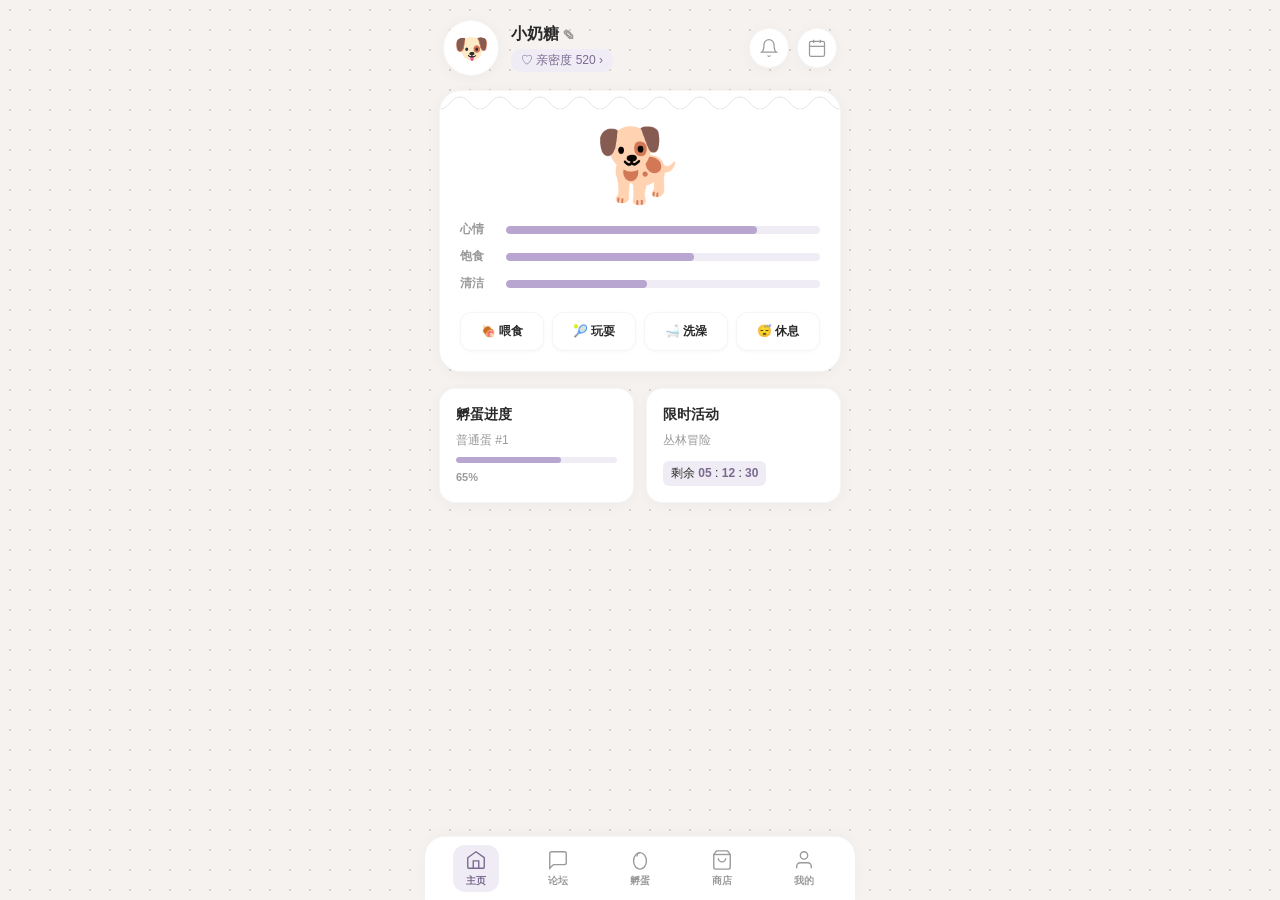
==== index.html @ 523f8383 "feat: complete redesign matching reference - dot bg, lace SVG, large radius cards, SVG icons dock" ====
<!DOCTYPE html>
<html lang="zh-CN">
<head>
<meta charset="UTF-8">
<meta name="viewport" content="width=device-width, initial-scale=1.0, maximum-scale=1.0, user-scalable=no">
<title>宠物乐园</title>
<link rel="stylesheet" href="css/base.css">
<link rel="stylesheet" href="css/home.css">
</head>
<body>

<!-- 波点背景 -->
<div class="dot-bg"></div>

<!-- 顶部信息 -->
<header class="top-section">
  <div class="avatar-area">
    <div class="avatar">
      <span class="avatar-emoji">🐶</span>
    </div>
    <div class="avatar-info">
      <span class="pet-name">小奶糖 <span class="edit-icon">✎</span></span>
      <div class="intimacy-tag">♡ 亲密度 520 ›</div>
    </div>
  </div>
  <div class="top-btns">
    <button class="top-circle-btn">
      <svg width="20" height="20" viewBox="0 0 24 24" fill="none" stroke="currentColor" stroke-width="1.5"><path d="M18 8A6 6 0 0 0 6 8c0 7-3 9-3 9h18s-3-2-3-9"/><path d="M13.73 21a2 2 0 0 1-3.46 0"/></svg>
    </button>
    <button class="top-circle-btn">
      <svg width="20" height="20" viewBox="0 0 24 24" fill="none" stroke="currentColor" stroke-width="1.5"><rect x="3" y="4" width="18" height="18" rx="2" ry="2"/><line x1="16" y1="2" x2="16" y2="6"/><line x1="8" y1="2" x2="8" y2="6"/><line x1="3" y1="10" x2="21" y2="10"/></svg>
    </button>
  </div>
</header>

<!-- 主卡片（带蒸丝装饰） -->
<section class="main-card">
  <!-- 蒸丝装饰线 -->
  <div class="lace-top">
    <svg width="100%" height="18" preserveAspectRatio="none" viewBox="0 0 400 18">
      <path d="M0,18 C10,18 10,6 20,6 C30,6 30,18 40,18 C50,18 50,6 60,6 C70,6 70,18 80,18 C90,18 90,6 100,6 C110,6 110,18 120,18 C130,18 130,6 140,6 C150,6 150,18 160,18 C170,18 170,6 180,6 C190,6 190,18 200,18 C210,18 210,6 220,6 C230,6 230,18 240,18 C250,18 250,6 260,6 C270,6 270,18 280,18 C290,18 290,6 300,6 C310,6 310,18 320,18 C330,18 330,6 340,6 C350,6 350,18 360,18 C370,18 370,6 380,6 C390,6 390,18 400,18" fill="none" stroke="#E8E0E4" stroke-width="1"/>
    </svg>
  </div>
  <div class="main-card-inner">
    <div class="pet-display">
      <div class="pet-big">🐕</div>
    </div>
    <div class="pet-status-row">
      <div class="stat-item">
        <span class="stat-label">心情</span>
        <div class="stat-bar"><div class="stat-fill" style="width:80%"></div></div>
      </div>
      <div class="stat-item">
        <span class="stat-label">饱食</span>
        <div class="stat-bar"><div class="stat-fill" style="width:60%"></div></div>
      </div>
      <div class="stat-item">
        <span class="stat-label">清洁</span>
        <div class="stat-bar"><div class="stat-fill" style="width:45%"></div></div>
      </div>
    </div>
    <div class="pet-actions">
      <button class="pet-act-btn">🍖 喂食</button>
      <button class="pet-act-btn">🎾 玩耍</button>
      <button class="pet-act-btn">🛁 洗澡</button>
      <button class="pet-act-btn">😴 休息</button>
    </div>
  </div>
</section>

<!-- 双卡片行 -->
<section class="card-row">
  <div class="info-card">
    <div class="info-card-head">
      <span class="info-title">孵蛋进度</span>
    </div>
    <span class="info-sub">普通蛋 #1</span>
    <div class="info-progress"><div class="info-progress-fill" style="width:65%"></div></div>
    <span class="info-percent">65%</span>
  </div>
  <div class="info-card">
    <div class="info-card-head">
      <span class="info-title">限时活动</span>
    </div>
    <span class="info-sub">丛林冒险</span>
    <div class="countdown">剩余 <b>05</b> : <b>12</b> : <b>30</b></div>
  </div>
</section>

<!-- 底部Dock -->
<nav class="dock">
  <a href="index.html" class="dock-item active">
    <svg width="22" height="22" viewBox="0 0 24 24" fill="none" stroke="currentColor" stroke-width="1.5"><path d="M3 9.5L12 3l9 6.5V20a1 1 0 0 1-1 1H4a1 1 0 0 1-1-1V9.5z"/><path d="M9 21V13h6v8"/></svg>
    <span>主页</span>
  </a>
  <a href="forum.html" class="dock-item">
    <svg width="22" height="22" viewBox="0 0 24 24" fill="none" stroke="currentColor" stroke-width="1.5"><path d="M21 15a2 2 0 0 1-2 2H7l-4 4V5a2 2 0 0 1 2-2h14a2 2 0 0 1 2 2v10z"/></svg>
    <span>论坛</span>
  </a>
  <a href="hatch.html" class="dock-item">
    <svg width="22" height="22" viewBox="0 0 24 24" fill="none" stroke="currentColor" stroke-width="1.5"><ellipse cx="12" cy="13" rx="7" ry="9"/><path d="M12 4 C10 4 8 6 9 8"/></svg>
    <span>孵蛋</span>
  </a>
  <a href="shop.html" class="dock-item">
    <svg width="22" height="22" viewBox="0 0 24 24" fill="none" stroke="currentColor" stroke-width="1.5"><path d="M6 2L3 6v14a2 2 0 0 0 2 2h14a2 2 0 0 0 2-2V6l-3-4z"/><line x1="3" y1="6" x2="21" y2="6"/><path d="M16 10a4 4 0 0 1-8 0"/></svg>
    <span>商店</span>
  </a>
  <a href="mine.html" class="dock-item">
    <svg width="22" height="22" viewBox="0 0 24 24" fill="none" stroke="currentColor" stroke-width="1.5"><path d="M20 21v-2a4 4 0 0 0-4-4H8a4 4 0 0 0-4 4v2"/><circle cx="12" cy="7" r="4"/></svg>
    <span>我的</span>
  </a>
</nav>

<script src="js/theme.js"></script>
</body>
</html>
---- css/base.css ----
/* === 宠物乐园 - 基础 === */

:root {
  --bg: #F5F2F0;
  --dot-color: #D8D2CC;
  --card-bg: #FFFFFF;
  --card-border: rgba(0,0,0,0.04);
  --card-shadow: 0 2px 16px rgba(0,0,0,0.04);
  --card-radius: 22px;
  --text: #2A2A2A;
  --text-sub: #9A9A9A;
  --accent: #B8A5D0;
  --accent-light: #F0ECF5;
  --accent-dark: #7A6A90;
  --bar-bg: #F0ECF5;
  --bar-fill: #B8A5D0;
  --lace-color: #E8E0E4;
  --dock-active: #B8A5D0;
}

* { margin: 0; padding: 0; box-sizing: border-box; }

body {
  min-height: 100vh;
  min-height: 100dvh;
  background: var(--bg);
  font-family: -apple-system, 'PingFang SC', 'Noto Sans SC', sans-serif;
  color: var(--text);
  max-width: 430px;
  margin: 0 auto;
  position: relative;
  overflow-x: hidden;
  -webkit-font-smoothing: antialiased;
  padding-bottom: max(80px, calc(env(safe-area-inset-bottom) + 72px));
}

/* === 波点背景 === */
.dot-bg {
  position: fixed;
  inset: 0;
  background-color: var(--bg);
  background-image: radial-gradient(circle, var(--dot-color) 1.5px, transparent 1.5px);
  background-size: 20px 20px;
  pointer-events: none;
  z-index: 0;
}

/* === 卡片通用 === */
.card {
  background: var(--card-bg);
  border: 1px solid var(--card-border);
  border-radius: var(--card-radius);
  box-shadow: var(--card-shadow);
}

/* === 底部Dock === */
.dock {
  position: fixed;
  bottom: 0;
  left: 50%;
  transform: translateX(-50%);
  width: 100%;
  max-width: 430px;
  background: var(--card-bg);
  border-top: 1px solid var(--card-border);
  padding: 8px 10px;
  padding-bottom: max(8px, env(safe-area-inset-bottom));
  display: flex;
  align-items: center;
  justify-content: space-around;
  z-index: 100;
  border-radius: 20px 20px 0 0;
  box-shadow: 0 -2px 16px rgba(0,0,0,0.03);
}

.dock-item {
  display: flex;
  flex-direction: column;
  align-items: center;
  gap: 3px;
  text-decoration: none;
  color: var(--text-sub);
  transition: color 0.2s;
  padding: 4px 12px;
  border-radius: 12px;
}

.dock-item.active {
  color: var(--accent-dark);
  background: var(--accent-light);
}

.dock-item svg { display: block; }
.dock-item.active svg { stroke: var(--accent-dark); }
.dock-item span { font-size: 10px; font-weight: 600; }
---- css/home.css ----
/* === 主页 === */

/* 顶部信息 */
.top-section {
  position: relative;
  z-index: 1;
  display: flex;
  align-items: center;
  justify-content: space-between;
  padding: 20px 18px 14px;
}

.avatar-area {
  display: flex;
  align-items: center;
  gap: 12px;
}

.avatar {
  width: 56px;
  height: 56px;
  border-radius: 50%;
  background: var(--card-bg);
  border: 1px solid var(--card-border);
  box-shadow: var(--card-shadow);
  display: flex;
  align-items: center;
  justify-content: center;
}

.avatar-emoji { font-size: 28px; }

.avatar-info {
  display: flex;
  flex-direction: column;
  gap: 4px;
}

.pet-name {
  font-size: 16px;
  font-weight: 700;
  color: var(--text);
}

.edit-icon {
  font-size: 12px;
  color: var(--text-sub);
}

.intimacy-tag {
  display: inline-flex;
  align-items: center;
  gap: 4px;
  font-size: 12px;
  color: var(--accent-dark);
  background: var(--accent-light);
  padding: 3px 10px;
  border-radius: 10px;
  font-weight: 500;
}

.top-btns {
  display: flex;
  gap: 8px;
}

.top-circle-btn {
  width: 40px;
  height: 40px;
  border-radius: 50%;
  border: 1px solid var(--card-border);
  background: var(--card-bg);
  box-shadow: var(--card-shadow);
  display: flex;
  align-items: center;
  justify-content: center;
  cursor: pointer;
  color: var(--text-sub);
  transition: all 0.2s;
}

.top-circle-btn:active { transform: scale(0.92); }

/* 主卡片 */
.main-card {
  position: relative;
  z-index: 1;
  margin: 0 14px 16px;
  background: var(--card-bg);
  border: 1px solid var(--card-border);
  border-radius: var(--card-radius);
  box-shadow: var(--card-shadow);
  overflow: hidden;
}

.lace-top {
  display: block;
  line-height: 0;
}

.lace-top svg {
  display: block;
  width: 100%;
  height: 18px;
}

.main-card-inner {
  padding: 20px;
}

.pet-display {
  display: flex;
  justify-content: center;
  margin-bottom: 20px;
}

.pet-big {
  font-size: 72px;
  line-height: 1;
}

/* 状态条 */
.pet-status-row {
  display: flex;
  flex-direction: column;
  gap: 10px;
  margin-bottom: 20px;
}

.stat-item {
  display: flex;
  align-items: center;
  gap: 10px;
}

.stat-label {
  font-size: 12px;
  font-weight: 600;
  color: var(--text-sub);
  width: 36px;
}

.stat-bar {
  flex: 1;
  height: 8px;
  background: var(--bar-bg);
  border-radius: 4px;
  overflow: hidden;
}

.stat-fill {
  height: 100%;
  background: var(--bar-fill);
  border-radius: 4px;
  transition: width 0.4s;
}

/* 互动按钮 */
.pet-actions {
  display: grid;
  grid-template-columns: repeat(4, 1fr);
  gap: 8px;
}

.pet-act-btn {
  padding: 10px 4px;
  border: 1px solid var(--card-border);
  border-radius: 12px;
  background: var(--card-bg);
  font-size: 12px;
  font-weight: 600;
  color: var(--text);
  font-family: inherit;
  cursor: pointer;
  transition: all 0.2s;
  box-shadow: 0 1px 4px rgba(0,0,0,0.03);
}

.pet-act-btn:active {
  transform: scale(0.93);
  background: var(--accent-light);
}

/* 双卡片行 */
.card-row {
  position: relative;
  z-index: 1;
  display: grid;
  grid-template-columns: 1fr 1fr;
  gap: 12px;
  padding: 0 14px;
  margin-bottom: 16px;
}

.info-card {
  background: var(--card-bg);
  border: 1px solid var(--card-border);
  border-radius: 16px;
  padding: 16px;
  box-shadow: var(--card-shadow);
}

.info-card-head {
  margin-bottom: 8px;
}

.info-title {
  font-size: 14px;
  font-weight: 700;
  color: var(--text);
}

.info-sub {
  font-size: 12px;
  color: var(--text-sub);
  display: block;
  margin-bottom: 8px;
}

.info-progress {
  height: 6px;
  background: var(--bar-bg);
  border-radius: 3px;
  overflow: hidden;
  margin-bottom: 4px;
}

.info-progress-fill {
  height: 100%;
  background: var(--bar-fill);
  border-radius: 3px;
}

.info-percent {
  font-size: 11px;
  color: var(--text-sub);
  font-weight: 600;
}

.countdown {
  font-size: 12px;
  color: var(--text);
  background: var(--accent-light);
  padding: 4px 8px;
  border-radius: 6px;
  display: inline-block;
  margin-top: 4px;
}

.countdown b {
  font-weight: 700;
  color: var(--accent-dark);
}
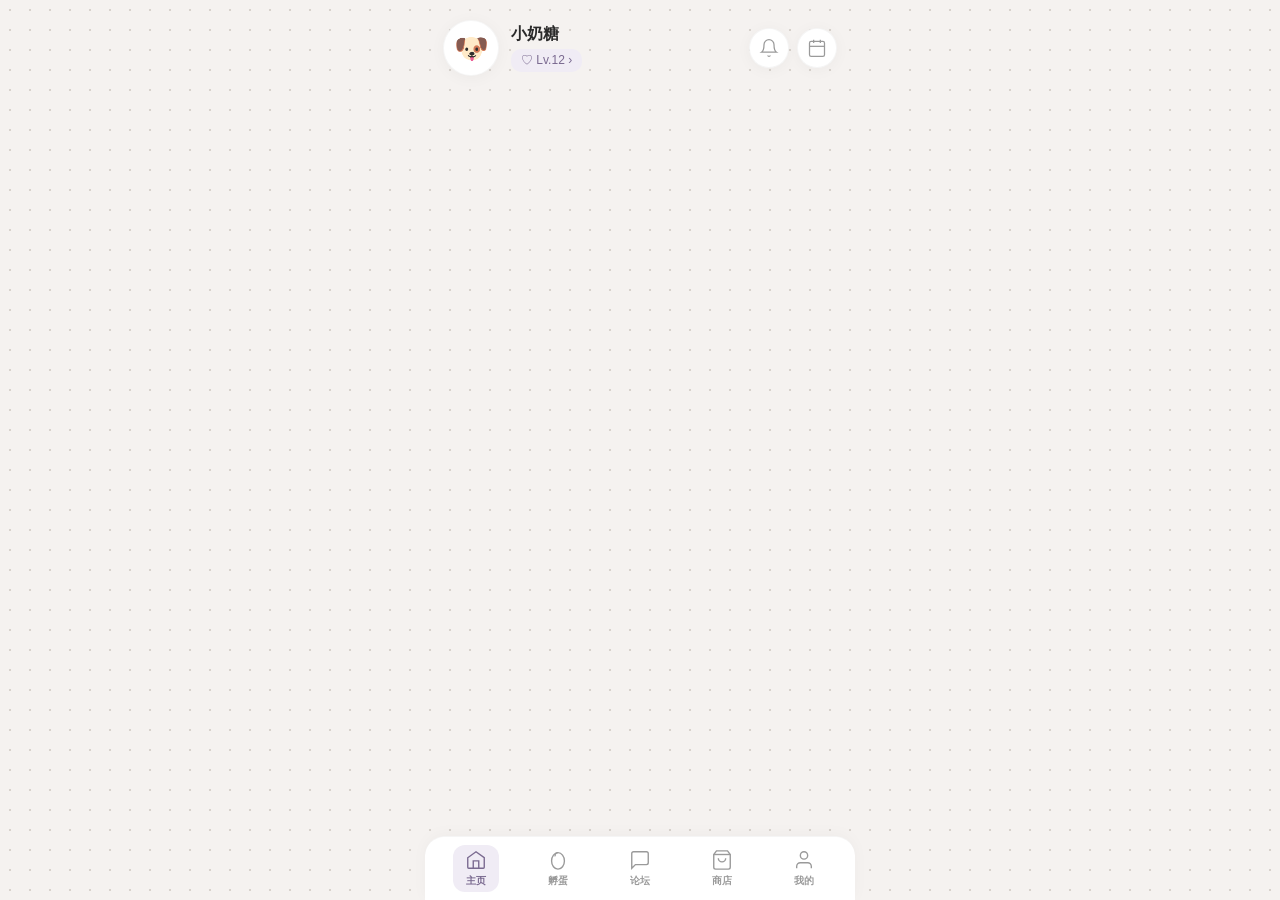
==== commit b73be3d5: "fix: pet card only shows pet, actions and stats are separate sections below" ====
--- a/index.html
+++ b/index.html
@@ -12,15 +12,15 @@
 <!-- 波点背景 -->
 <div class="dot-bg"></div>
 
-<!-- 顶部信息 -->
+<!-- 顶部 -->
 <header class="top-section">
   <div class="avatar-area">
     <div class="avatar">
       <span class="avatar-emoji">🐶</span>
     </div>
     <div class="avatar-info">
-      <span class="pet-name">小奶糖 <span class="edit-icon">✎</span></span>
-      <div class="intimacy-tag">♡ 亲密度 520 ›</div>
+      <span class="pet-name">小奶糖</span>
+      <div class="intimacy-tag">♡ Lv.12 ›</div>
     </div>
   </div>
   <div class="top-btns">
@@ -28,62 +28,60 @@
       <svg width="20" height="20" viewBox="0 0 24 24" fill="none" stroke="currentColor" stroke-width="1.5"><path d="M18 8A6 6 0 0 0 6 8c0 7-3 9-3 9h18s-3-2-3-9"/><path d="M13.73 21a2 2 0 0 1-3.46 0"/></svg>
     </button>
     <button class="top-circle-btn">
-      <svg width="20" height="20" viewBox="0 0 24 24" fill="none" stroke="currentColor" stroke-width="1.5"><rect x="3" y="4" width="18" height="18" rx="2" ry="2"/><line x1="16" y1="2" x2="16" y2="6"/><line x1="8" y1="2" x2="8" y2="6"/><line x1="3" y1="10" x2="21" y2="10"/></svg>
+      <svg width="20" height="20" viewBox="0 0 24 24" fill="none" stroke="currentColor" stroke-width="1.5"><rect x="3" y="4" width="18" height="18" rx="2"/><line x1="16" y1="2" x2="16" y2="6"/><line x1="8" y1="2" x2="8" y2="6"/><line x1="3" y1="10" x2="21" y2="10"/></svg>
     </button>
   </div>
 </header>
 
-<!-- 主卡片（带蒸丝装饰） -->
-<section class="main-card">
-  <!-- 蒸丝装饰线 -->
-  <div class="lace-top">
-    <svg width="100%" height="18" preserveAspectRatio="none" viewBox="0 0 400 18">
-      <path d="M0,18 C10,18 10,6 20,6 C30,6 30,18 40,18 C50,18 50,6 60,6 C70,6 70,18 80,18 C90,18 90,6 100,6 C110,6 110,18 120,18 C130,18 130,6 140,6 C150,6 150,18 160,18 C170,18 170,6 180,6 C190,6 190,18 200,18 C210,18 210,6 220,6 C230,6 230,18 240,18 C250,18 250,6 260,6 C270,6 270,18 280,18 C290,18 290,6 300,6 C310,6 310,18 320,18 C330,18 330,6 340,6 C350,6 350,18 360,18 C370,18 370,6 380,6 C390,6 390,18 400,18" fill="none" stroke="#E8E0E4" stroke-width="1"/>
+<!-- 宠物卡片（只放宠物） -->
+<section class="pet-card">
+  <div class="pet-card-lace">
+    <svg width="100%" height="20" preserveAspectRatio="none" viewBox="0 0 400 20">
+      <path d="M0,20 C8,20 12,4 20,4 C28,4 32,20 40,20 C48,20 52,4 60,4 C68,4 72,20 80,20 C88,20 92,4 100,4 C108,4 112,20 120,20 C128,20 132,4 140,4 C148,4 152,20 160,20 C168,20 172,4 180,4 C188,4 192,20 200,20 C208,20 212,4 220,4 C228,4 232,20 240,20 C248,20 252,4 260,4 C268,4 272,20 280,20 C288,20 292,4 300,4 C308,4 312,20 320,20 C328,20 332,4 340,4 C348,4 352,20 360,20 C368,20 372,4 380,4 C388,4 392,20 400,20" fill="none" stroke="#DADADA" stroke-width="1.2"/>
     </svg>
   </div>
-  <div class="main-card-inner">
-    <div class="pet-display">
-      <div class="pet-big">🐕</div>
-    </div>
-    <div class="pet-status-row">
-      <div class="stat-item">
-        <span class="stat-label">心情</span>
-        <div class="stat-bar"><div class="stat-fill" style="width:80%"></div></div>
-      </div>
-      <div class="stat-item">
-        <span class="stat-label">饱食</span>
-        <div class="stat-bar"><div class="stat-fill" style="width:60%"></div></div>
-      </div>
-      <div class="stat-item">
-        <span class="stat-label">清洁</span>
-        <div class="stat-bar"><div class="stat-fill" style="width:45%"></div></div>
-      </div>
-    </div>
-    <div class="pet-actions">
-      <button class="pet-act-btn">🍖 喂食</button>
-      <button class="pet-act-btn">🎾 玩耍</button>
-      <button class="pet-act-btn">🛁 洗澡</button>
-      <button class="pet-act-btn">😴 休息</button>
-    </div>
+  <div class="pet-card-body">
+    <div class="pet-big">🐶</div>
   </div>
 </section>
 
-<!-- 双卡片行 -->
-<section class="card-row">
-  <div class="info-card">
-    <div class="info-card-head">
-      <span class="info-title">孵蛋进度</span>
-    </div>
-    <span class="info-sub">普通蛋 #1</span>
-    <div class="info-progress"><div class="info-progress-fill" style="width:65%"></div></div>
-    <span class="info-percent">65%</span>
+<!-- 操作按钮（卡片下方） -->
+<section class="action-row">
+  <button class="action-card">
+    <span class="action-icon">⬆️</span>
+    <span class="action-label">升级</span>
+  </button>
+  <button class="action-card">
+    <span class="action-icon">👋</span>
+    <span class="action-label">抚摸</span>
+  </button>
+  <button class="action-card">
+    <span class="action-icon">🚶</span>
+    <span class="action-label">跟随</span>
+  </button>
+</section>
+
+<!-- 数值条（按钮下方） -->
+<section class="stat-section">
+  <div class="stat-item">
+    <span class="stat-label">战力</span>
+    <div class="stat-bar"><div class="stat-fill dark" style="width:72%"></div></div>
+    <span class="stat-val">360</span>
   </div>
-  <div class="info-card">
-    <div class="info-card-head">
-      <span class="info-title">限时活动</span>
-    </div>
-    <span class="info-sub">丛林冒险</span>
-    <div class="countdown">剩余 <b>05</b> : <b>12</b> : <b>30</b></div>
+  <div class="stat-item">
+    <span class="stat-label">心情</span>
+    <div class="stat-bar"><div class="stat-fill purple" style="width:85%"></div></div>
+    <span class="stat-val">85</span>
+  </div>
+  <div class="stat-item">
+    <span class="stat-label">饱食</span>
+    <div class="stat-bar"><div class="stat-fill purple" style="width:60%"></div></div>
+    <span class="stat-val">60</span>
+  </div>
+  <div class="stat-item">
+    <span class="stat-label">清洁</span>
+    <div class="stat-bar"><div class="stat-fill dark" style="width:45%"></div></div>
+    <span class="stat-val">45</span>
   </div>
 </section>
 
@@ -93,13 +91,13 @@
     <svg width="22" height="22" viewBox="0 0 24 24" fill="none" stroke="currentColor" stroke-width="1.5"><path d="M3 9.5L12 3l9 6.5V20a1 1 0 0 1-1 1H4a1 1 0 0 1-1-1V9.5z"/><path d="M9 21V13h6v8"/></svg>
     <span>主页</span>
   </a>
+  <a href="hatch.html" class="dock-item">
+    <svg width="22" height="22" viewBox="0 0 24 24" fill="none" stroke="currentColor" stroke-width="1.5"><ellipse cx="12" cy="13" rx="7" ry="9"/><path d="M12 4 C10 4 8 6 9 8"/></svg>
+    <span>孵蛋</span>
+  </a>
   <a href="forum.html" class="dock-item">
     <svg width="22" height="22" viewBox="0 0 24 24" fill="none" stroke="currentColor" stroke-width="1.5"><path d="M21 15a2 2 0 0 1-2 2H7l-4 4V5a2 2 0 0 1 2-2h14a2 2 0 0 1 2 2v10z"/></svg>
     <span>论坛</span>
-  </a>
-  <a href="hatch.html" class="dock-item">
-    <svg width="22" height="22" viewBox="0 0 24 24" fill="none" stroke="currentColor" stroke-width="1.5"><ellipse cx="12" cy="13" rx="7" ry="9"/><path d="M12 4 C10 4 8 6 9 8"/></svg>
-    <span>孵蛋</span>
   </a>
   <a href="shop.html" class="dock-item">
     <svg width="22" height="22" viewBox="0 0 24 24" fill="none" stroke="currentColor" stroke-width="1.5"><path d="M6 2L3 6v14a2 2 0 0 0 2 2h14a2 2 0 0 0 2-2V6l-3-4z"/><line x1="3" y1="6" x2="21" y2="6"/><path d="M16 10a4 4 0 0 1-8 0"/></svg>
@@ -113,4 +111,4 @@
 
 <script src="js/theme.js"></script>
 </body>
-</html>+</html>
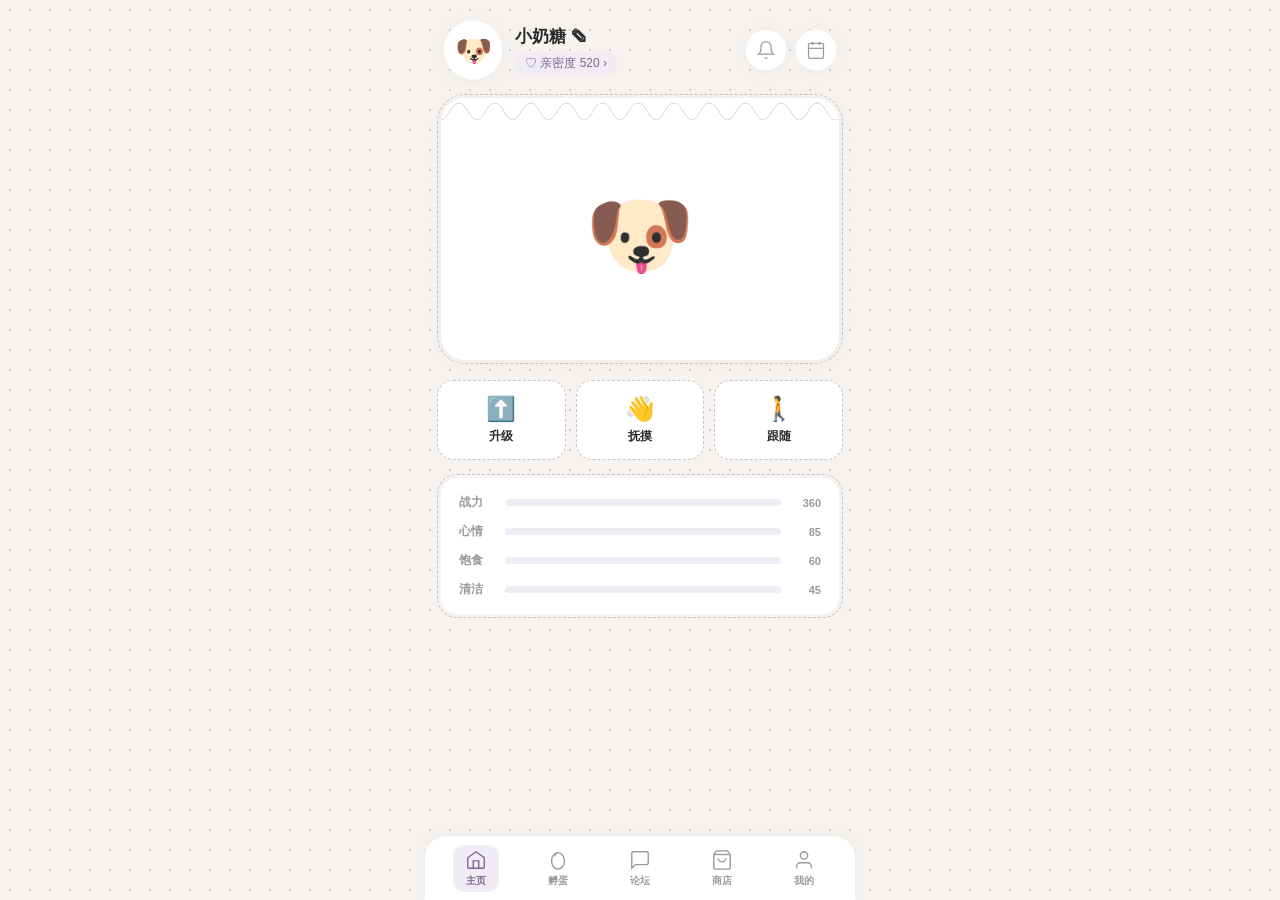
==== commit c1eef669: "feat: redesign home - outer dashed card, wave lace, clean structure" ====
--- a/index.html
+++ b/index.html
@@ -19,8 +19,8 @@
       <span class="avatar-emoji">🐶</span>
     </div>
     <div class="avatar-info">
-      <span class="pet-name">小奶糖</span>
-      <div class="intimacy-tag">♡ Lv.12 ›</div>
+      <span class="pet-name">小奶糖 ✎</span>
+      <div class="intimacy-tag">♡ 亲密度 520 ›</div>
     </div>
   </div>
   <div class="top-btns">
@@ -33,19 +33,21 @@
   </div>
 </header>
 
-<!-- 宠物卡片（只放宠物） -->
-<section class="pet-card">
-  <div class="pet-card-lace">
-    <svg width="100%" height="20" preserveAspectRatio="none" viewBox="0 0 400 20">
-      <path d="M0,20 C8,20 12,4 20,4 C28,4 32,20 40,20 C48,20 52,4 60,4 C68,4 72,20 80,20 C88,20 92,4 100,4 C108,4 112,20 120,20 C128,20 132,4 140,4 C148,4 152,20 160,20 C168,20 172,4 180,4 C188,4 192,20 200,20 C208,20 212,4 220,4 C228,4 232,20 240,20 C248,20 252,4 260,4 C268,4 272,20 280,20 C288,20 292,4 300,4 C308,4 312,20 320,20 C328,20 332,4 340,4 C348,4 352,20 360,20 C368,20 372,4 380,4 C388,4 392,20 400,20" fill="none" stroke="#DADADA" stroke-width="1.2"/>
-    </svg>
-  </div>
-  <div class="pet-card-body">
-    <div class="pet-big">🐶</div>
+<!-- 宠物展示（外层虚线圆角大卡片） -->
+<section class="outer-card">
+  <div class="outer-card-inner">
+    <div class="pet-card-lace">
+      <svg width="100%" height="22" preserveAspectRatio="none" viewBox="0 0 400 22">
+        <path d="M0,22 C7,22 10,5 18,5 C26,5 29,22 36,22 C43,22 46,5 54,5 C62,5 65,22 72,22 C79,22 82,5 90,5 C98,5 101,22 108,22 C115,22 118,5 126,5 C134,5 137,22 144,22 C151,22 154,5 162,5 C170,5 173,22 180,22 C187,22 190,5 198,5 C206,5 209,22 216,22 C223,22 226,5 234,5 C242,5 245,22 252,22 C259,22 262,5 270,5 C278,5 281,22 288,22 C295,22 298,5 306,5 C314,5 317,22 324,22 C331,22 334,5 342,5 C350,5 353,22 360,22 C367,22 370,5 378,5 C386,5 389,22 396,22 L400,22" fill="none" stroke="#D8D0DC" stroke-width="1"/>
+      </svg>
+    </div>
+    <div class="pet-card-body">
+      <div class="pet-big">🐶</div>
+    </div>
   </div>
 </section>
 
-<!-- 操作按钮（卡片下方） -->
+<!-- 操作按钮 -->
 <section class="action-row">
   <button class="action-card">
     <span class="action-icon">⬆️</span>
@@ -61,27 +63,29 @@
   </button>
 </section>
 
-<!-- 数值条（按钮下方） -->
+<!-- 数值条 -->
 <section class="stat-section">
-  <div class="stat-item">
-    <span class="stat-label">战力</span>
-    <div class="stat-bar"><div class="stat-fill dark" style="width:72%"></div></div>
-    <span class="stat-val">360</span>
-  </div>
-  <div class="stat-item">
-    <span class="stat-label">心情</span>
-    <div class="stat-bar"><div class="stat-fill purple" style="width:85%"></div></div>
-    <span class="stat-val">85</span>
-  </div>
-  <div class="stat-item">
-    <span class="stat-label">饱食</span>
-    <div class="stat-bar"><div class="stat-fill purple" style="width:60%"></div></div>
-    <span class="stat-val">60</span>
-  </div>
-  <div class="stat-item">
-    <span class="stat-label">清洁</span>
-    <div class="stat-bar"><div class="stat-fill dark" style="width:45%"></div></div>
-    <span class="stat-val">45</span>
+  <div class="stat-section-inner">
+    <div class="stat-item">
+      <span class="stat-label">战力</span>
+      <div class="stat-bar"><div class="stat-fill dark" style="width:72%"></div></div>
+      <span class="stat-val">360</span>
+    </div>
+    <div class="stat-item">
+      <span class="stat-label">心情</span>
+      <div class="stat-bar"><div class="stat-fill purple" style="width:85%"></div></div>
+      <span class="stat-val">85</span>
+    </div>
+    <div class="stat-item">
+      <span class="stat-label">饱食</span>
+      <div class="stat-bar"><div class="stat-fill purple" style="width:60%"></div></div>
+      <span class="stat-val">60</span>
+    </div>
+    <div class="stat-item">
+      <span class="stat-label">清洁</span>
+      <div class="stat-bar"><div class="stat-fill dark" style="width:45%"></div></div>
+      <span class="stat-val">45</span>
+    </div>
   </div>
 </section>
 
--- a/css/home.css
+++ b/css/home.css
@@ -1,6 +1,6 @@
 /* === 主页 === */
 
-/* 顶部信息 */
+/* 顶部 */
 .top-section {
   position: relative;
   z-index: 1;
@@ -17,8 +17,8 @@
 }
 
 .avatar {
-  width: 56px;
-  height: 56px;
+  width: 60px;
+  height: 60px;
   border-radius: 50%;
   background: var(--card-bg);
   border: 1px solid var(--card-border);
@@ -28,7 +28,7 @@
   justify-content: center;
 }
 
-.avatar-emoji { font-size: 28px; }
+.avatar-emoji { font-size: 30px; }
 
 .avatar-info {
   display: flex;
@@ -37,14 +37,9 @@
 }
 
 .pet-name {
-  font-size: 16px;
+  font-size: 17px;
   font-weight: 700;
   color: var(--text);
-}
-
-.edit-icon {
-  font-size: 12px;
-  color: var(--text-sub);
 }
 
 .intimacy-tag {
@@ -65,8 +60,8 @@
 }
 
 .top-circle-btn {
-  width: 40px;
-  height: 40px;
+  width: 42px;
+  height: 42px;
   border-radius: 50%;
   border: 1px solid var(--card-border);
   background: var(--card-bg);
@@ -81,50 +76,106 @@
 
 .top-circle-btn:active { transform: scale(0.92); }
 
-/* 主卡片 */
-.main-card {
-  position: relative;
-  z-index: 1;
-  margin: 0 14px 16px;
-  background: var(--card-bg);
-  border: 1px solid var(--card-border);
-  border-radius: var(--card-radius);
+/* === 外层大圆角虚线卡片 === */
+.outer-card {
+  position: relative;
+  z-index: 1;
+  margin: 0 12px 16px;
+  padding: 3px;
+  border: 1.5px dashed #C8C0CC;
+  border-radius: 28px;
+  background: transparent;
+}
+
+.outer-card-inner {
+  background: var(--card-bg);
+  border-radius: 24px;
+  overflow: hidden;
   box-shadow: var(--card-shadow);
-  overflow: hidden;
-}
-
-.lace-top {
+}
+
+/* === 宠物展示区（大卡片内顶部） === */
+.pet-card-lace {
   display: block;
   line-height: 0;
 }
 
-.lace-top svg {
+.pet-card-lace svg {
   display: block;
   width: 100%;
-  height: 18px;
-}
-
-.main-card-inner {
-  padding: 20px;
-}
-
-.pet-display {
+  height: 22px;
+}
+
+.pet-card-body {
   display: flex;
   justify-content: center;
-  margin-bottom: 20px;
+  align-items: center;
+  padding: 50px 20px 60px;
+  min-height: 240px;
 }
 
 .pet-big {
-  font-size: 72px;
+  font-size: 88px;
   line-height: 1;
 }
 
-/* 状态条 */
-.pet-status-row {
+/* === 操作按钮区 === */
+.action-row {
+  position: relative;
+  z-index: 1;
+  display: grid;
+  grid-template-columns: repeat(3, 1fr);
+  gap: 10px;
+  margin: 0 12px 14px;
+}
+
+.action-card {
+  padding: 14px 8px;
+  border: 1.5px dashed #C8C0CC;
+  border-radius: 16px;
+  background: var(--card-bg);
   display: flex;
   flex-direction: column;
-  gap: 10px;
-  margin-bottom: 20px;
+  align-items: center;
+  gap: 5px;
+  cursor: pointer;
+  transition: all 0.2s;
+  font-family: inherit;
+}
+
+.action-card:active {
+  transform: scale(0.94);
+  background: var(--accent-light);
+}
+
+.action-icon {
+  font-size: 24px;
+}
+
+.action-label {
+  font-size: 12px;
+  font-weight: 700;
+  color: var(--text);
+}
+
+/* === 数值条区 === */
+.stat-section {
+  position: relative;
+  z-index: 1;
+  margin: 0 12px 20px;
+  padding: 3px;
+  border: 1.5px dashed #C8C0CC;
+  border-radius: 20px;
+  background: transparent;
+}
+
+.stat-section-inner {
+  background: var(--card-bg);
+  border-radius: 16px;
+  padding: 16px 18px;
+  display: flex;
+  flex-direction: column;
+  gap: 12px;
 }
 
 .stat-item {
@@ -142,7 +193,7 @@
 
 .stat-bar {
   flex: 1;
-  height: 8px;
+  height: 7px;
   background: var(--bar-bg);
   border-radius: 4px;
   overflow: hidden;
@@ -150,104 +201,22 @@
 
 .stat-fill {
   height: 100%;
-  background: var(--bar-fill);
   border-radius: 4px;
   transition: width 0.4s;
 }
 
-/* 互动按钮 */
-.pet-actions {
-  display: grid;
-  grid-template-columns: repeat(4, 1fr);
-  gap: 8px;
-}
-
-.pet-act-btn {
-  padding: 10px 4px;
-  border: 1px solid var(--card-border);
-  border-radius: 12px;
-  background: var(--card-bg);
-  font-size: 12px;
-  font-weight: 600;
-  color: var(--text);
-  font-family: inherit;
-  cursor: pointer;
-  transition: all 0.2s;
-  box-shadow: 0 1px 4px rgba(0,0,0,0.03);
-}
-
-.pet-act-btn:active {
-  transform: scale(0.93);
-  background: var(--accent-light);
-}
-
-/* 双卡片行 */
-.card-row {
-  position: relative;
-  z-index: 1;
-  display: grid;
-  grid-template-columns: 1fr 1fr;
-  gap: 12px;
-  padding: 0 14px;
-  margin-bottom: 16px;
-}
-
-.info-card {
-  background: var(--card-bg);
-  border: 1px solid var(--card-border);
-  border-radius: 16px;
-  padding: 16px;
-  box-shadow: var(--card-shadow);
-}
-
-.info-card-head {
-  margin-bottom: 8px;
-}
-
-.info-title {
-  font-size: 14px;
-  font-weight: 700;
-  color: var(--text);
-}
-
-.info-sub {
-  font-size: 12px;
-  color: var(--text-sub);
-  display: block;
-  margin-bottom: 8px;
-}
-
-.info-progress {
-  height: 6px;
-  background: var(--bar-bg);
-  border-radius: 3px;
-  overflow: hidden;
-  margin-bottom: 4px;
-}
-
-.info-progress-fill {
-  height: 100%;
-  background: var(--bar-fill);
-  border-radius: 3px;
-}
-
-.info-percent {
+.stat-fill.purple {
+  background: var(--bar-purple);
+}
+
+.stat-fill.dark {
+  background: var(--bar-black);
+}
+
+.stat-val {
   font-size: 11px;
   color: var(--text-sub);
   font-weight: 600;
-}
-
-.countdown {
-  font-size: 12px;
-  color: var(--text);
-  background: var(--accent-light);
-  padding: 4px 8px;
-  border-radius: 6px;
-  display: inline-block;
-  margin-top: 4px;
-}
-
-.countdown b {
-  font-weight: 700;
-  color: var(--accent-dark);
-}
+  width: 30px;
+  text-align: right;
+}
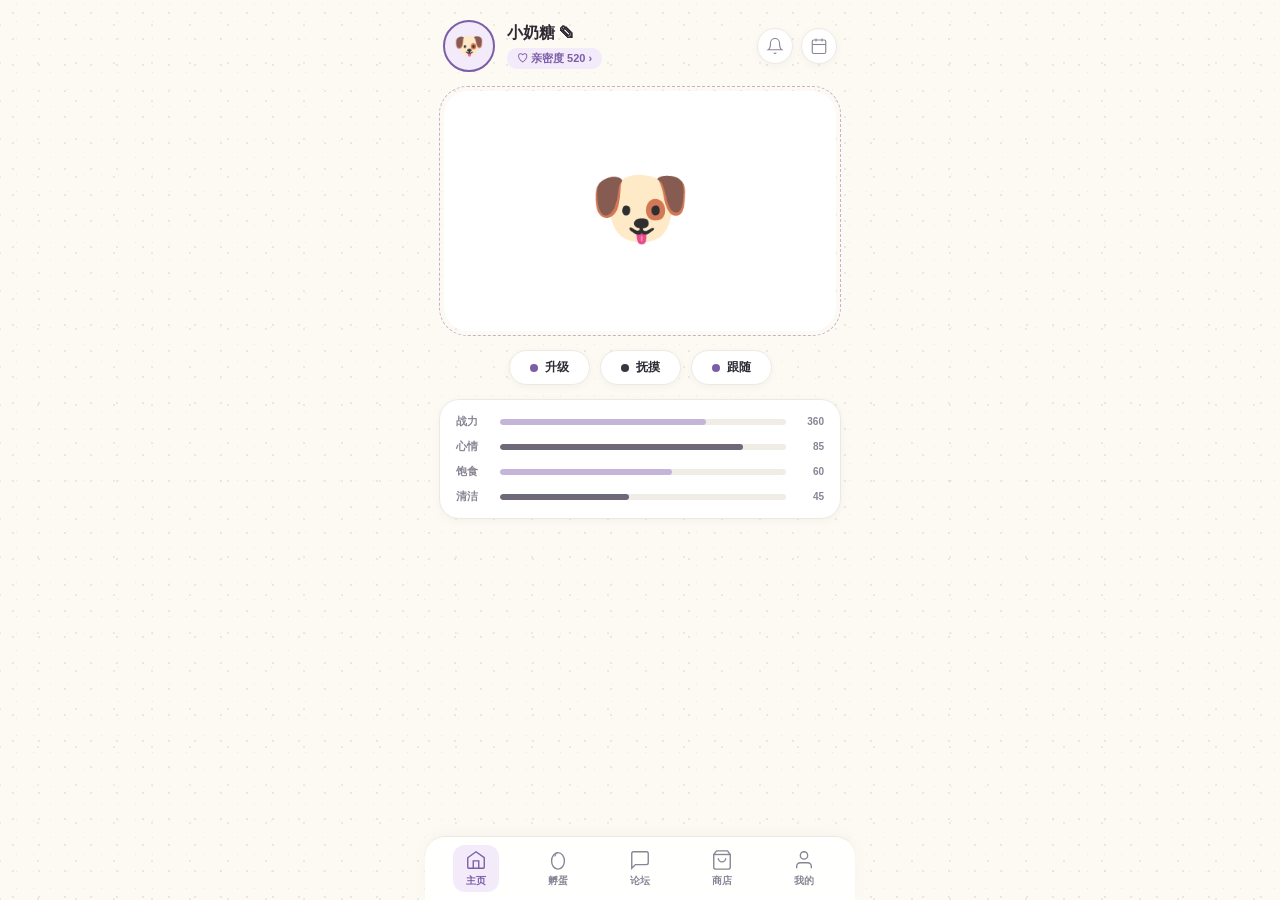
==== commit 09e58419: "fix: remove wave, dot buttons purple/black, no emoji icons" ====
--- a/index.html
+++ b/index.html
@@ -25,40 +25,35 @@
   </div>
   <div class="top-btns">
     <button class="top-circle-btn">
-      <svg width="20" height="20" viewBox="0 0 24 24" fill="none" stroke="currentColor" stroke-width="1.5"><path d="M18 8A6 6 0 0 0 6 8c0 7-3 9-3 9h18s-3-2-3-9"/><path d="M13.73 21a2 2 0 0 1-3.46 0"/></svg>
+      <svg width="18" height="18" viewBox="0 0 24 24" fill="none" stroke="currentColor" stroke-width="1.5"><path d="M18 8A6 6 0 0 0 6 8c0 7-3 9-3 9h18s-3-2-3-9"/><path d="M13.73 21a2 2 0 0 1-3.46 0"/></svg>
     </button>
     <button class="top-circle-btn">
-      <svg width="20" height="20" viewBox="0 0 24 24" fill="none" stroke="currentColor" stroke-width="1.5"><rect x="3" y="4" width="18" height="18" rx="2"/><line x1="16" y1="2" x2="16" y2="6"/><line x1="8" y1="2" x2="8" y2="6"/><line x1="3" y1="10" x2="21" y2="10"/></svg>
+      <svg width="18" height="18" viewBox="0 0 24 24" fill="none" stroke="currentColor" stroke-width="1.5"><rect x="3" y="4" width="18" height="18" rx="2"/><line x1="16" y1="2" x2="16" y2="6"/><line x1="8" y1="2" x2="8" y2="6"/><line x1="3" y1="10" x2="21" y2="10"/></svg>
     </button>
   </div>
 </header>
 
-<!-- 宠物展示（外层虚线圆角大卡片） -->
+<!-- 宠物展示（虚线圆角卡片，无波浪） -->
 <section class="outer-card">
   <div class="outer-card-inner">
-    <div class="pet-card-lace">
-      <svg width="100%" height="22" preserveAspectRatio="none" viewBox="0 0 400 22">
-        <path d="M0,22 C7,22 10,5 18,5 C26,5 29,22 36,22 C43,22 46,5 54,5 C62,5 65,22 72,22 C79,22 82,5 90,5 C98,5 101,22 108,22 C115,22 118,5 126,5 C134,5 137,22 144,22 C151,22 154,5 162,5 C170,5 173,22 180,22 C187,22 190,5 198,5 C206,5 209,22 216,22 C223,22 226,5 234,5 C242,5 245,22 252,22 C259,22 262,5 270,5 C278,5 281,22 288,22 C295,22 298,5 306,5 C314,5 317,22 324,22 C331,22 334,5 342,5 C350,5 353,22 360,22 C367,22 370,5 378,5 C386,5 389,22 396,22 L400,22" fill="none" stroke="#D8D0DC" stroke-width="1"/>
-      </svg>
-    </div>
     <div class="pet-card-body">
       <div class="pet-big">🐶</div>
     </div>
   </div>
 </section>
 
-<!-- 操作按钮 -->
+<!-- 操作按钮（紫色/黑色波点交替胶囊） -->
 <section class="action-row">
-  <button class="action-card">
-    <span class="action-icon">⬆️</span>
+  <button class="action-card purple-dot">
+    <span class="dot-circle purple"></span>
     <span class="action-label">升级</span>
   </button>
-  <button class="action-card">
-    <span class="action-icon">👋</span>
+  <button class="action-card dark-dot">
+    <span class="dot-circle dark"></span>
     <span class="action-label">抚摸</span>
   </button>
-  <button class="action-card">
-    <span class="action-icon">🚶</span>
+  <button class="action-card purple-dot">
+    <span class="dot-circle purple"></span>
     <span class="action-label">跟随</span>
   </button>
 </section>
@@ -68,12 +63,12 @@
   <div class="stat-section-inner">
     <div class="stat-item">
       <span class="stat-label">战力</span>
-      <div class="stat-bar"><div class="stat-fill dark" style="width:72%"></div></div>
+      <div class="stat-bar"><div class="stat-fill purple" style="width:72%"></div></div>
       <span class="stat-val">360</span>
     </div>
     <div class="stat-item">
       <span class="stat-label">心情</span>
-      <div class="stat-bar"><div class="stat-fill purple" style="width:85%"></div></div>
+      <div class="stat-bar"><div class="stat-fill dark" style="width:85%"></div></div>
       <span class="stat-val">85</span>
     </div>
     <div class="stat-item">
--- a/css/base.css
+++ b/css/base.css
@@ -1,21 +1,20 @@
 /* === 宠物乐园 - 基础 === */
 
 :root {
-  --bg: #F5F2F0;
-  --dot-color: #D8D2CC;
+  --bg: #FDF9F3;
+  --text: #2D2A33;
+  --text-sub: #8A8494;
   --card-bg: #FFFFFF;
-  --card-border: rgba(0,0,0,0.04);
-  --card-shadow: 0 2px 16px rgba(0,0,0,0.04);
+  --card-border: #EDE8E3;
+  --card-shadow: 0 2px 8px rgba(0,0,0,0.04);
   --card-radius: 22px;
-  --text: #2A2A2A;
-  --text-sub: #9A9A9A;
-  --accent: #B8A5D0;
-  --accent-light: #F0ECF5;
-  --accent-dark: #7A6A90;
-  --bar-bg: #F0ECF5;
-  --bar-fill: #B8A5D0;
-  --lace-color: #E8E0E4;
-  --dock-active: #B8A5D0;
+  --accent-light: #F3EAFA;
+  --accent-dark: #7B5EA7;
+  --bar-bg: #F0ECE6;
+  --bar-purple: #9B7FBF;
+  --bar-black: #3A3540;
+  --dock-bg: rgba(255,255,255,0.92);
+  --dock-border: #EDE8E3;
 }
 
 * { margin: 0; padding: 0; box-sizing: border-box; }
@@ -34,15 +33,19 @@
   padding-bottom: max(80px, calc(env(safe-area-inset-bottom) + 72px));
 }
 
-/* === 波点背景 === */
+/* === 波点背景（奶白偏黄底色 + 渐变灰色波点，深浅不一） === */
 .dot-bg {
   position: fixed;
   inset: 0;
-  background-color: var(--bg);
-  background-image: radial-gradient(circle, var(--dot-color) 1.5px, transparent 1.5px);
-  background-size: 20px 20px;
+  z-index: 0;
   pointer-events: none;
-  z-index: 0;
+  background-color: #FDF9F3;
+  background-image:
+    radial-gradient(circle, rgba(170,158,148,0.20) 1.3px, transparent 1.3px),
+    radial-gradient(circle, rgba(130,120,112,0.12) 0.9px, transparent 0.9px),
+    radial-gradient(circle, rgba(155,145,138,0.16) 1.1px, transparent 1.1px);
+  background-size: 26px 26px, 17px 17px, 38px 38px;
+  background-position: 0 0, 8px 13px, 19px 6px;
 }
 
 /* === 卡片通用 === */
@@ -61,8 +64,8 @@
   transform: translateX(-50%);
   width: 100%;
   max-width: 430px;
-  background: var(--card-bg);
-  border-top: 1px solid var(--card-border);
+  background: var(--dock-bg);
+  border-top: 1px solid var(--dock-border);
   padding: 8px 10px;
   padding-bottom: max(8px, env(safe-area-inset-bottom));
   display: flex;
@@ -71,6 +74,7 @@
   z-index: 100;
   border-radius: 20px 20px 0 0;
   box-shadow: 0 -2px 16px rgba(0,0,0,0.03);
+  backdrop-filter: blur(12px);
 }
 
 .dock-item {
--- a/css/home.css
+++ b/css/home.css
@@ -17,18 +17,17 @@
 }
 
 .avatar {
-  width: 60px;
-  height: 60px;
+  width: 52px;
+  height: 52px;
   border-radius: 50%;
-  background: var(--card-bg);
-  border: 1px solid var(--card-border);
-  box-shadow: var(--card-shadow);
-  display: flex;
-  align-items: center;
-  justify-content: center;
-}
-
-.avatar-emoji { font-size: 30px; }
+  background: var(--accent-light);
+  border: 2px solid var(--accent-dark);
+  display: flex;
+  align-items: center;
+  justify-content: center;
+}
+
+.avatar-emoji { font-size: 24px; }
 
 .avatar-info {
   display: flex;
@@ -37,7 +36,7 @@
 }
 
 .pet-name {
-  font-size: 17px;
+  font-size: 16px;
   font-weight: 700;
   color: var(--text);
 }
@@ -46,12 +45,12 @@
   display: inline-flex;
   align-items: center;
   gap: 4px;
-  font-size: 12px;
+  font-size: 11px;
   color: var(--accent-dark);
   background: var(--accent-light);
   padding: 3px 10px;
   border-radius: 10px;
-  font-weight: 500;
+  font-weight: 600;
 }
 
 .top-btns {
@@ -60,8 +59,8 @@
 }
 
 .top-circle-btn {
-  width: 42px;
-  height: 42px;
+  width: 36px;
+  height: 36px;
   border-radius: 50%;
   border: 1px solid var(--card-border);
   background: var(--card-bg);
@@ -76,13 +75,13 @@
 
 .top-circle-btn:active { transform: scale(0.92); }
 
-/* === 外层大圆角虚线卡片 === */
+/* === 宠物卡片（虚线边框，无波浪） === */
 .outer-card {
   position: relative;
   z-index: 1;
-  margin: 0 12px 16px;
-  padding: 3px;
-  border: 1.5px dashed #C8C0CC;
+  margin: 0 14px 14px;
+  padding: 4px;
+  border: 1.5px dashed #C4B0D4;
   border-radius: 28px;
   background: transparent;
 }
@@ -91,53 +90,41 @@
   background: var(--card-bg);
   border-radius: 24px;
   overflow: hidden;
+}
+
+.pet-card-body {
+  display: flex;
+  justify-content: center;
+  align-items: center;
+  padding: 50px 20px 56px;
+  min-height: 240px;
+}
+
+.pet-big {
+  font-size: 82px;
+  line-height: 1;
+}
+
+/* === 操作按钮（胶囊，波点+文字，紫/黑交替） === */
+.action-row {
+  position: relative;
+  z-index: 1;
+  display: flex;
+  justify-content: center;
+  gap: 10px;
+  margin: 0 14px 14px;
+}
+
+.action-card {
+  padding: 8px 20px;
+  border: none;
+  border-radius: 20px;
+  background: var(--card-bg);
+  border: 1px solid var(--card-border);
   box-shadow: var(--card-shadow);
-}
-
-/* === 宠物展示区（大卡片内顶部） === */
-.pet-card-lace {
-  display: block;
-  line-height: 0;
-}
-
-.pet-card-lace svg {
-  display: block;
-  width: 100%;
-  height: 22px;
-}
-
-.pet-card-body {
-  display: flex;
-  justify-content: center;
-  align-items: center;
-  padding: 50px 20px 60px;
-  min-height: 240px;
-}
-
-.pet-big {
-  font-size: 88px;
-  line-height: 1;
-}
-
-/* === 操作按钮区 === */
-.action-row {
-  position: relative;
-  z-index: 1;
-  display: grid;
-  grid-template-columns: repeat(3, 1fr);
-  gap: 10px;
-  margin: 0 12px 14px;
-}
-
-.action-card {
-  padding: 14px 8px;
-  border: 1.5px dashed #C8C0CC;
-  border-radius: 16px;
-  background: var(--card-bg);
-  display: flex;
-  flex-direction: column;
-  align-items: center;
-  gap: 5px;
+  display: flex;
+  align-items: center;
+  gap: 7px;
   cursor: pointer;
   transition: all 0.2s;
   font-family: inherit;
@@ -145,11 +132,20 @@
 
 .action-card:active {
   transform: scale(0.94);
-  background: var(--accent-light);
-}
-
-.action-icon {
-  font-size: 24px;
+}
+
+.dot-circle {
+  width: 8px;
+  height: 8px;
+  border-radius: 50%;
+}
+
+.dot-circle.purple {
+  background: var(--accent-dark);
+}
+
+.dot-circle.dark {
+  background: var(--bar-black);
 }
 
 .action-label {
@@ -158,24 +154,22 @@
   color: var(--text);
 }
 
-/* === 数值条区 === */
+/* === 数值条（胶囊卡片，浅紫浅黑交替） === */
 .stat-section {
   position: relative;
   z-index: 1;
-  margin: 0 12px 20px;
-  padding: 3px;
-  border: 1.5px dashed #C8C0CC;
+  margin: 0 14px 20px;
+}
+
+.stat-section-inner {
+  background: var(--card-bg);
+  border: 1px solid var(--card-border);
   border-radius: 20px;
-  background: transparent;
-}
-
-.stat-section-inner {
-  background: var(--card-bg);
-  border-radius: 16px;
-  padding: 16px 18px;
+  padding: 14px 16px;
+  box-shadow: var(--card-shadow);
   display: flex;
   flex-direction: column;
-  gap: 12px;
+  gap: 10px;
 }
 
 .stat-item {
@@ -185,15 +179,15 @@
 }
 
 .stat-label {
-  font-size: 12px;
+  font-size: 11px;
   font-weight: 600;
   color: var(--text-sub);
-  width: 36px;
+  width: 34px;
 }
 
 .stat-bar {
   flex: 1;
-  height: 7px;
+  height: 6px;
   background: var(--bar-bg);
   border-radius: 4px;
   overflow: hidden;
@@ -206,17 +200,17 @@
 }
 
 .stat-fill.purple {
-  background: var(--bar-purple);
+  background: #C4B4DA;
 }
 
 .stat-fill.dark {
-  background: var(--bar-black);
+  background: #6E6878;
 }
 
 .stat-val {
-  font-size: 11px;
+  font-size: 10px;
   color: var(--text-sub);
   font-weight: 600;
-  width: 30px;
+  width: 28px;
   text-align: right;
 }
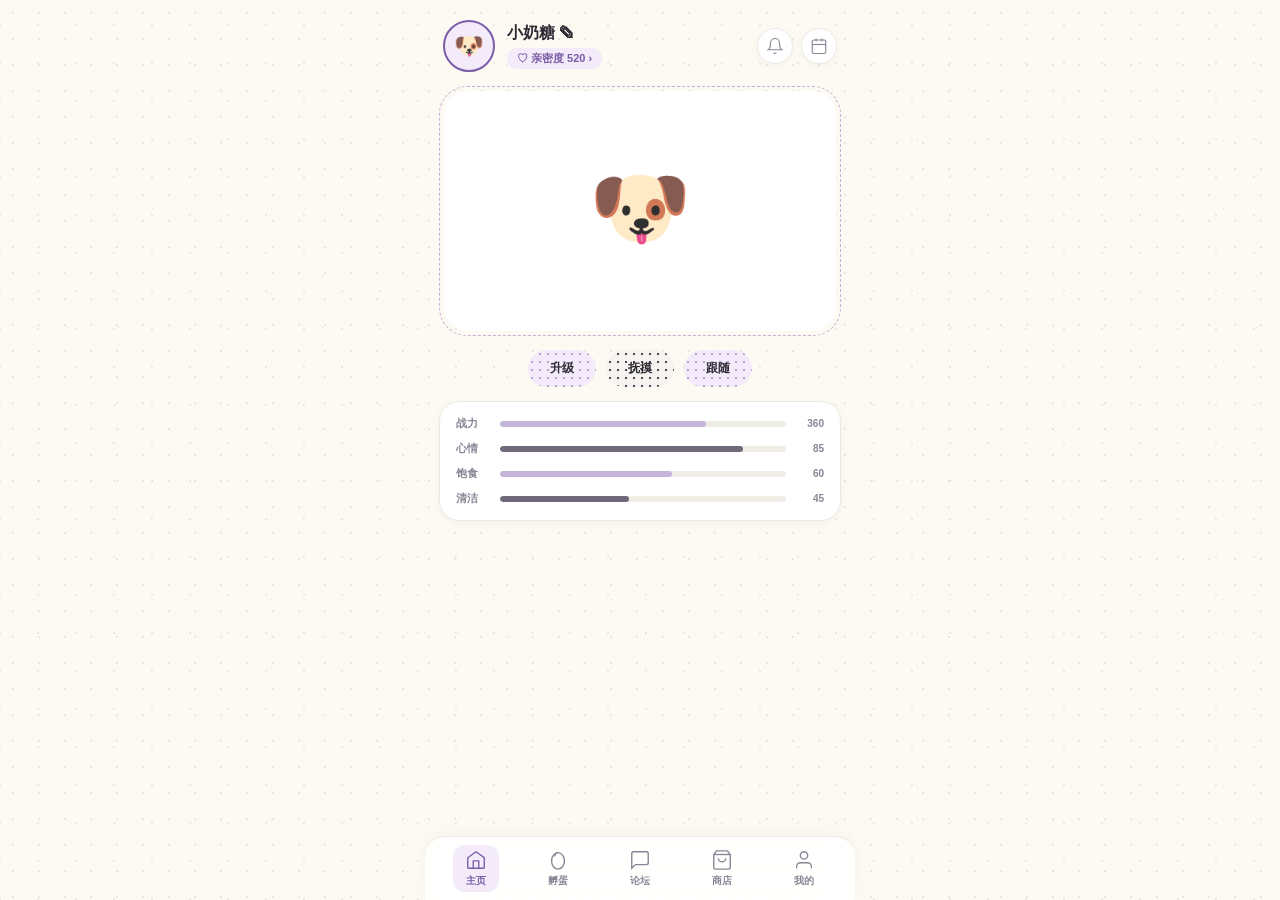
==== commit 575b5cc4: "fix: index - polka dot filled buttons, no emoji, no wave" ====
--- a/index.html
+++ b/index.html
@@ -33,7 +33,7 @@
   </div>
 </header>
 
-<!-- 宠物展示（虚线圆角卡片，无波浪） -->
+<!-- 宠物展示（虚线圆角卡片） -->
 <section class="outer-card">
   <div class="outer-card-inner">
     <div class="pet-card-body">
@@ -42,18 +42,15 @@
   </div>
 </section>
 
-<!-- 操作按钮（紫色/黑色波点交替胶囊） -->
+<!-- 操作按钮（波点填充，紫白/黑白交替） -->
 <section class="action-row">
   <button class="action-card purple-dot">
-    <span class="dot-circle purple"></span>
     <span class="action-label">升级</span>
   </button>
   <button class="action-card dark-dot">
-    <span class="dot-circle dark"></span>
     <span class="action-label">抚摸</span>
   </button>
   <button class="action-card purple-dot">
-    <span class="dot-circle purple"></span>
     <span class="action-label">跟随</span>
   </button>
 </section>
--- a/css/home.css
+++ b/css/home.css
@@ -105,7 +105,7 @@
   line-height: 1;
 }
 
-/* === 操作按钮（胶囊，波点+文字，紫/黑交替） === */
+/* === 操作按钮（胶囊，波点填充背景，紫白/黑白交替） === */
 .action-row {
   position: relative;
   z-index: 1;
@@ -116,42 +116,43 @@
 }
 
 .action-card {
-  padding: 8px 20px;
+  padding: 10px 22px;
   border: none;
   border-radius: 20px;
-  background: var(--card-bg);
-  border: 1px solid var(--card-border);
-  box-shadow: var(--card-shadow);
-  display: flex;
-  align-items: center;
-  gap: 7px;
+  display: flex;
+  align-items: center;
+  justify-content: center;
   cursor: pointer;
   transition: all 0.2s;
   font-family: inherit;
+  position: relative;
+  overflow: hidden;
 }
 
 .action-card:active {
   transform: scale(0.94);
 }
 
-.dot-circle {
-  width: 8px;
-  height: 8px;
-  border-radius: 50%;
-}
-
-.dot-circle.purple {
-  background: var(--accent-dark);
-}
-
-.dot-circle.dark {
-  background: var(--bar-black);
+/* 紫白波点按钮 */
+.action-card.purple-dot {
+  background-color: #F3EAFA;
+  background-image: radial-gradient(circle, #B89FD4 1.5px, transparent 1.5px);
+  background-size: 8px 8px;
+}
+
+/* 黑白波点按钮 */
+.action-card.dark-dot {
+  background-color: #F5F3F0;
+  background-image: radial-gradient(circle, #4A444E 1.5px, transparent 1.5px);
+  background-size: 8px 8px;
 }
 
 .action-label {
   font-size: 12px;
   font-weight: 700;
   color: var(--text);
+  position: relative;
+  z-index: 1;
 }
 
 /* === 数值条（胶囊卡片，浅紫浅黑交替） === */
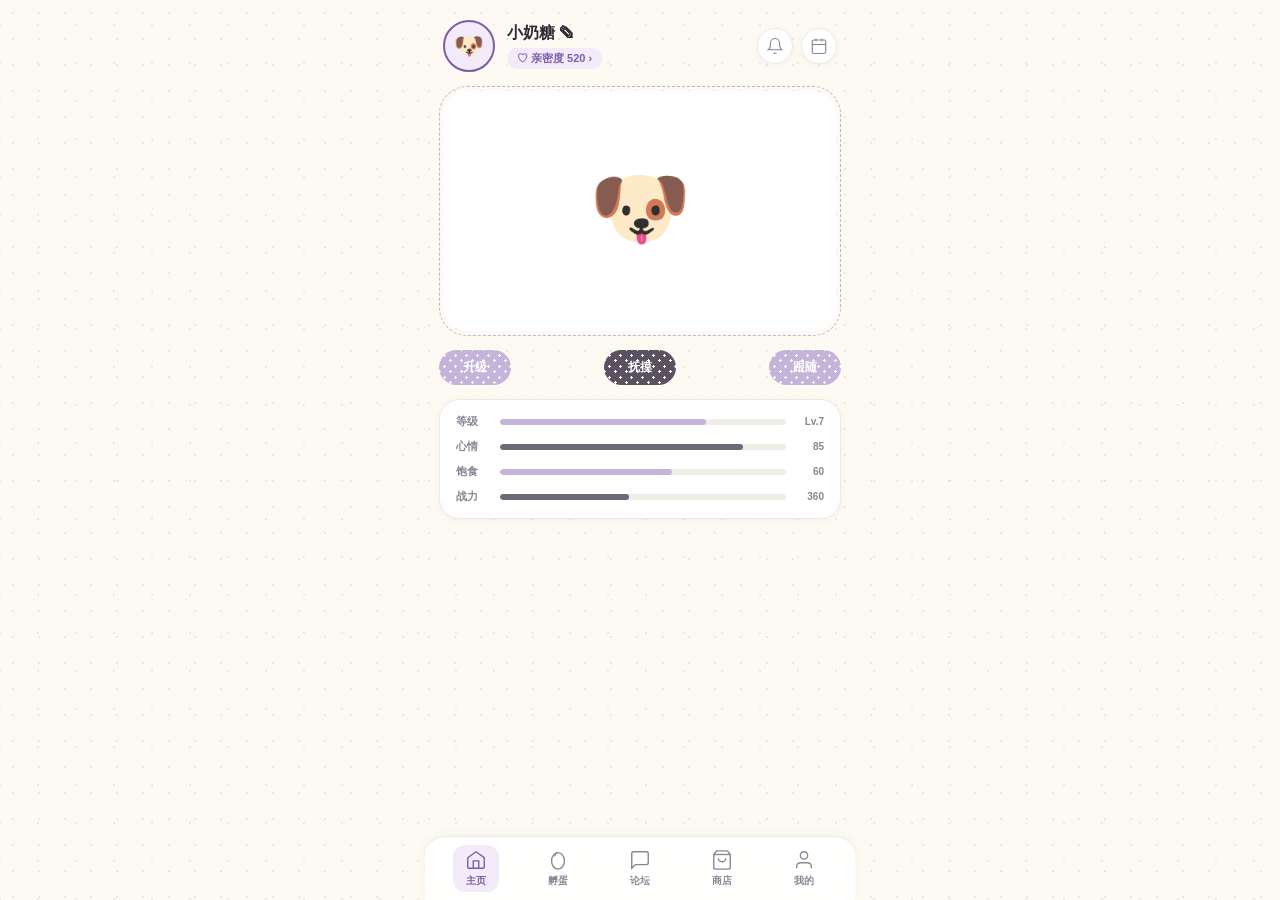
==== commit 109ed834: "fix: replace cleaning with level stat" ====
--- a/index.html
+++ b/index.html
@@ -59,9 +59,9 @@
 <section class="stat-section">
   <div class="stat-section-inner">
     <div class="stat-item">
-      <span class="stat-label">战力</span>
+      <span class="stat-label">等级</span>
       <div class="stat-bar"><div class="stat-fill purple" style="width:72%"></div></div>
-      <span class="stat-val">360</span>
+      <span class="stat-val">Lv.7</span>
     </div>
     <div class="stat-item">
       <span class="stat-label">心情</span>
@@ -74,9 +74,9 @@
       <span class="stat-val">60</span>
     </div>
     <div class="stat-item">
-      <span class="stat-label">清洁</span>
+      <span class="stat-label">战力</span>
       <div class="stat-bar"><div class="stat-fill dark" style="width:45%"></div></div>
-      <span class="stat-val">45</span>
+      <span class="stat-val">360</span>
     </div>
   </div>
 </section>
--- a/css/home.css
+++ b/css/home.css
@@ -75,7 +75,7 @@
 
 .top-circle-btn:active { transform: scale(0.92); }
 
-/* === 宠物卡片（虚线边框，无波浪） === */
+/* === 宠物卡片（虚线边框） === */
 .outer-card {
   position: relative;
   z-index: 1;
@@ -105,20 +105,19 @@
   line-height: 1;
 }
 
-/* === 操作按钮（胶囊，波点填充背景，紫白/黑白交替） === */
+/* === 操作按钮（小胶囊，间距大，浅紫/灰黑底+白波点交替） === */
 .action-row {
   position: relative;
   z-index: 1;
   display: flex;
-  justify-content: center;
-  gap: 10px;
+  justify-content: space-between;
   margin: 0 14px 14px;
 }
 
 .action-card {
-  padding: 10px 22px;
+  padding: 9px 24px;
   border: none;
-  border-radius: 20px;
+  border-radius: 18px;
   display: flex;
   align-items: center;
   justify-content: center;
@@ -133,29 +132,35 @@
   transform: scale(0.94);
 }
 
-/* 紫白波点按钮 */
+/* 浅紫背景 + 纯白波点 */
 .action-card.purple-dot {
-  background-color: #F3EAFA;
-  background-image: radial-gradient(circle, #B89FD4 1.5px, transparent 1.5px);
-  background-size: 8px 8px;
-}
-
-/* 黑白波点按钮 */
+  background-color: #C4B4DA;
+  background-image:
+    radial-gradient(circle, #FFFFFF 1.4px, transparent 1.4px),
+    radial-gradient(circle, #FFFFFF 1.4px, transparent 1.4px);
+  background-size: 11px 11px, 11px 11px;
+  background-position: 0 0, 6px 5px;
+}
+
+/* 灰黑背景 + 纯白波点 */
 .action-card.dark-dot {
-  background-color: #F5F3F0;
-  background-image: radial-gradient(circle, #4A444E 1.5px, transparent 1.5px);
-  background-size: 8px 8px;
+  background-color: #5A5260;
+  background-image:
+    radial-gradient(circle, #FFFFFF 1.4px, transparent 1.4px),
+    radial-gradient(circle, #FFFFFF 1.4px, transparent 1.4px);
+  background-size: 11px 11px, 11px 11px;
+  background-position: 0 0, 6px 5px;
 }
 
 .action-label {
   font-size: 12px;
   font-weight: 700;
-  color: var(--text);
-  position: relative;
-  z-index: 1;
-}
-
-/* === 数值条（胶囊卡片，浅紫浅黑交替） === */
+  color: #FFFFFF;
+  position: relative;
+  z-index: 1;
+}
+
+/* === 数值条 === */
 .stat-section {
   position: relative;
   z-index: 1;
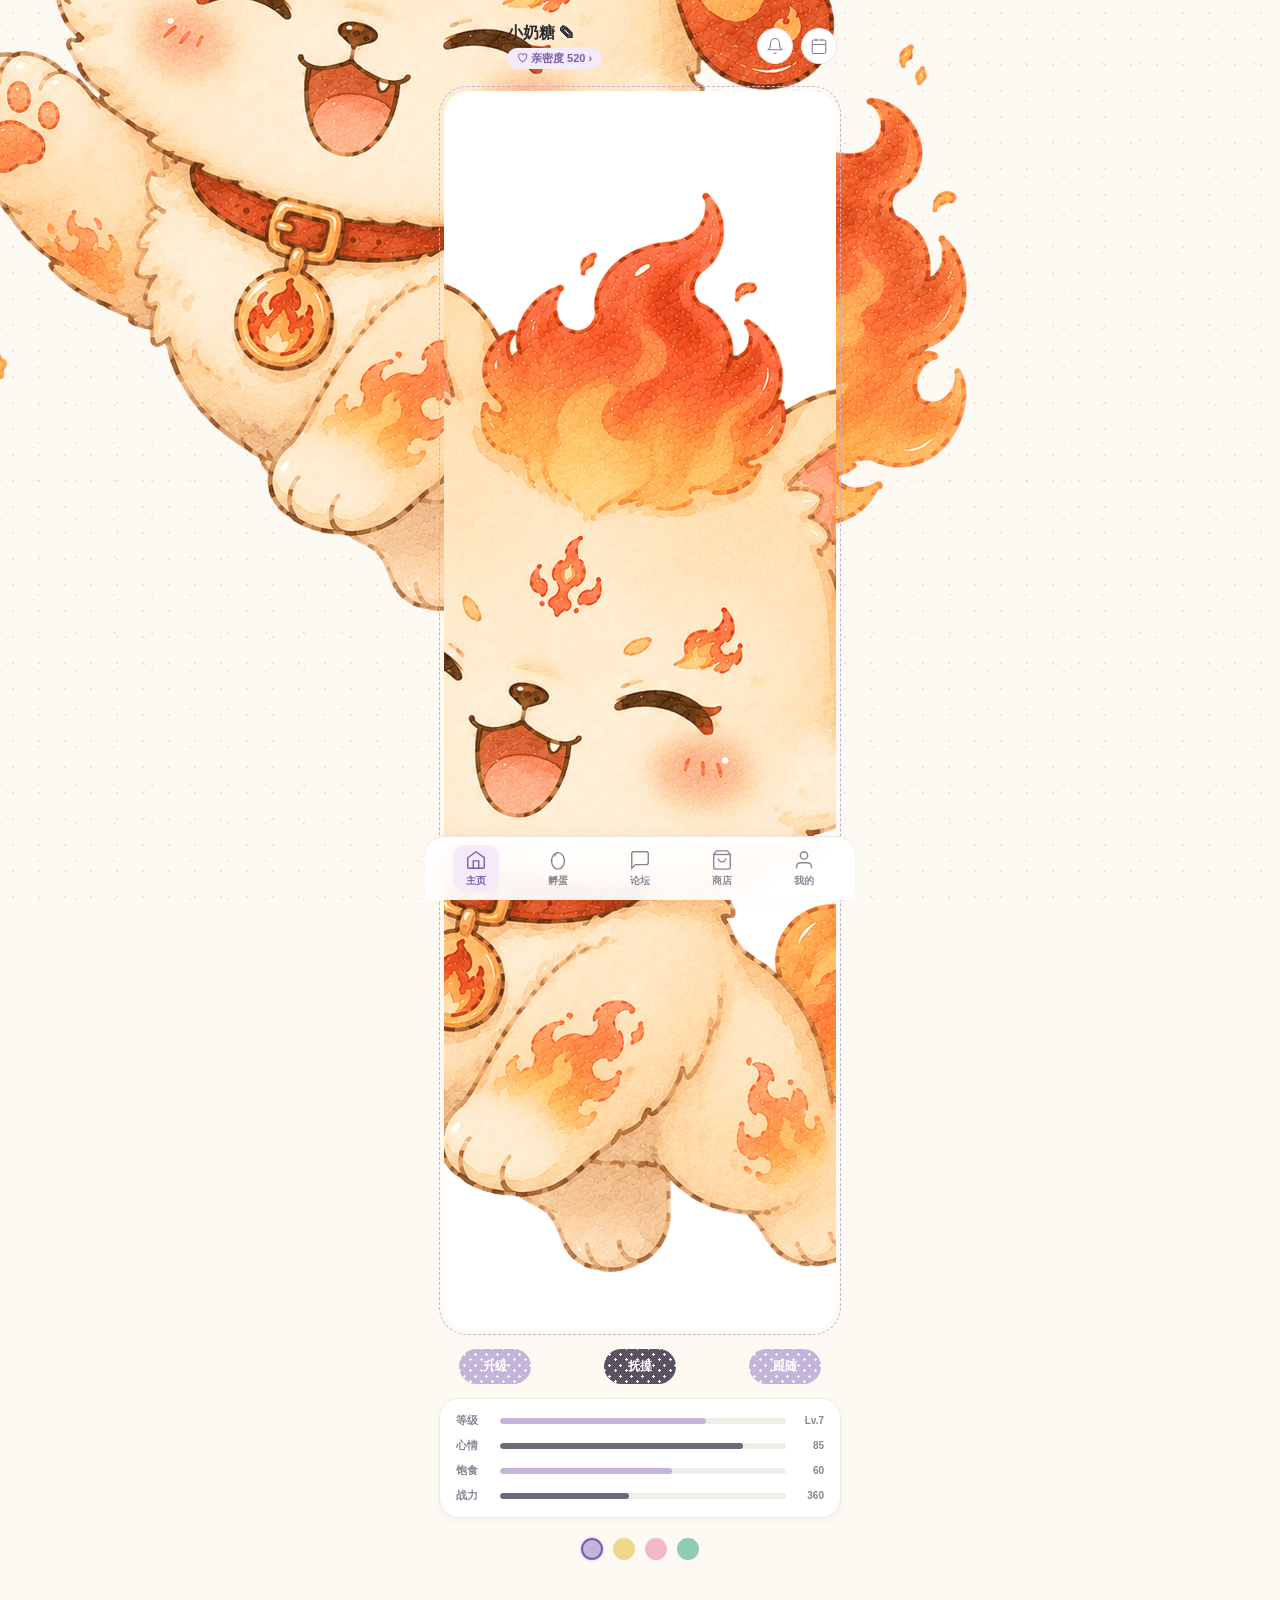
==== commit aa039308: "feat: replace emoji with real pet image on home page" ====
--- a/index.html
+++ b/index.html
@@ -16,7 +16,7 @@
 <header class="top-section">
   <div class="avatar-area">
     <div class="avatar">
-      <span class="avatar-emoji">🐶</span>
+      <img src="assets/pets/开心火焰狗.png" alt="火焰狗" class="avatar-img">
     </div>
     <div class="avatar-info">
       <span class="pet-name">小奶糖 ✎</span>
@@ -37,7 +37,7 @@
 <section class="outer-card">
   <div class="outer-card-inner">
     <div class="pet-card-body">
-      <div class="pet-big">🐶</div>
+      <img src="assets/pets/开心火焰狗.png" alt="开心火焰狗" class="pet-img">
     </div>
   </div>
 </section>
@@ -81,6 +81,14 @@
   </div>
 </section>
 
+<!-- 主题切换 -->
+<section class="theme-switcher">
+  <div class="c-dot active" data-theme="default" onclick="setTheme('default')"></div>
+  <div class="c-dot" data-theme="yellow" onclick="setTheme('yellow')"></div>
+  <div class="c-dot" data-theme="pink" onclick="setTheme('pink')"></div>
+  <div class="c-dot" data-theme="mint" onclick="setTheme('mint')"></div>
+</section>
+
 <!-- 底部Dock -->
 <nav class="dock">
   <a href="index.html" class="dock-item active">
--- a/css/base.css
+++ b/css/base.css
@@ -15,6 +15,72 @@
   --bar-black: #3A3540;
   --dock-bg: rgba(255,255,255,0.92);
   --dock-border: #EDE8E3;
+  --dot-bg: #FDF9F3;
+  --dot-1: rgba(170,158,148,0.20);
+  --dot-2: rgba(130,120,112,0.12);
+  --dot-3: rgba(155,145,138,0.16);
+  --btn-purple: #C4B4DA;
+  --btn-dark: #5A5260;
+  --dashed-border: #C4B0D4;
+  --bar-fill-light: #C4B4DA;
+  --bar-fill-dark: #6E6878;
+}
+
+/* === 主题：暖黄 === */
+[data-theme="yellow"] {
+  --bg: #FFFBF0;
+  --accent-light: #FFF3D6;
+  --accent-dark: #C8962A;
+  --card-border: #F0E6D0;
+  --bar-bg: #F5EFE0;
+  --dot-bg: #FFFBF0;
+  --dot-1: rgba(200,170,100,0.22);
+  --dot-2: rgba(180,150,80,0.14);
+  --dot-3: rgba(190,160,90,0.18);
+  --btn-purple: #F0D88A;
+  --btn-dark: #6B5B3A;
+  --dashed-border: #E8D49C;
+  --bar-fill-light: #F0D88A;
+  --bar-fill-dark: #8A7A52;
+  --dock-border: #F0E6D0;
+}
+
+/* === 主题：粉白 === */
+[data-theme="pink"] {
+  --bg: #FFF7F9;
+  --accent-light: #FFE8EE;
+  --accent-dark: #D4708A;
+  --card-border: #F5DDE3;
+  --bar-bg: #FAEEF1;
+  --dot-bg: #FFF7F9;
+  --dot-1: rgba(220,140,160,0.20);
+  --dot-2: rgba(200,120,140,0.12);
+  --dot-3: rgba(210,130,150,0.16);
+  --btn-purple: #F2B8C8;
+  --btn-dark: #6B4A54;
+  --dashed-border: #F0C0D0;
+  --bar-fill-light: #F2B8C8;
+  --bar-fill-dark: #8A5A68;
+  --dock-border: #F5DDE3;
+}
+
+/* === 主题：薄荷巧克力 === */
+[data-theme="mint"] {
+  --bg: #F5FDFB;
+  --accent-light: #DFF5EE;
+  --accent-dark: #4A9B82;
+  --card-border: #D4EAE2;
+  --bar-bg: #E8F5F0;
+  --dot-bg: #F5FDFB;
+  --dot-1: rgba(80,160,130,0.18);
+  --dot-2: rgba(60,140,110,0.12);
+  --dot-3: rgba(70,150,120,0.15);
+  --btn-purple: #8ECAB4;
+  --btn-dark: #3E4A46;
+  --dashed-border: #A0D4C0;
+  --bar-fill-light: #8ECAB4;
+  --bar-fill-dark: #4A5E56;
+  --dock-border: #D4EAE2;
 }
 
 * { margin: 0; padding: 0; box-sizing: border-box; }
@@ -33,17 +99,17 @@
   padding-bottom: max(80px, calc(env(safe-area-inset-bottom) + 72px));
 }
 
-/* === 波点背景（奶白偏黄底色 + 渐变灰色波点，深浅不一） === */
+/* === 波点背景 === */
 .dot-bg {
   position: fixed;
   inset: 0;
   z-index: 0;
   pointer-events: none;
-  background-color: #FDF9F3;
+  background-color: var(--dot-bg);
   background-image:
-    radial-gradient(circle, rgba(170,158,148,0.20) 1.3px, transparent 1.3px),
-    radial-gradient(circle, rgba(130,120,112,0.12) 0.9px, transparent 0.9px),
-    radial-gradient(circle, rgba(155,145,138,0.16) 1.1px, transparent 1.1px);
+    radial-gradient(circle, var(--dot-1) 1.3px, transparent 1.3px),
+    radial-gradient(circle, var(--dot-2) 0.9px, transparent 0.9px),
+    radial-gradient(circle, var(--dot-3) 1.1px, transparent 1.1px);
   background-size: 26px 26px, 17px 17px, 38px 38px;
   background-position: 0 0, 8px 13px, 19px 6px;
 }
@@ -97,3 +163,34 @@
 .dock-item svg { display: block; }
 .dock-item.active svg { stroke: var(--accent-dark); }
 .dock-item span { font-size: 10px; font-weight: 600; }
+
+/* === 主题切换圆点 === */
+.theme-switcher {
+  position: relative;
+  z-index: 1;
+  display: flex;
+  justify-content: center;
+  gap: 10px;
+  margin: 0 14px 14px;
+}
+
+.c-dot {
+  width: 22px;
+  height: 22px;
+  border-radius: 50%;
+  border: 2px solid transparent;
+  cursor: pointer;
+  transition: all 0.2s;
+}
+
+.c-dot:active { transform: scale(0.88); }
+
+.c-dot.active {
+  border-color: var(--accent-dark);
+  box-shadow: 0 0 0 2px var(--accent-light);
+}
+
+.c-dot[data-theme="default"] { background: #C4B4DA; }
+.c-dot[data-theme="yellow"] { background: #F0D88A; }
+.c-dot[data-theme="pink"] { background: #F2B8C8; }
+.c-dot[data-theme="mint"] { background: #8ECAB4; }
--- a/css/home.css
+++ b/css/home.css
@@ -81,7 +81,7 @@
   z-index: 1;
   margin: 0 14px 14px;
   padding: 4px;
-  border: 1.5px dashed #C4B0D4;
+  border: 1.5px dashed var(--dashed-border);
   border-radius: 28px;
   background: transparent;
 }
@@ -105,13 +105,13 @@
   line-height: 1;
 }
 
-/* === 操作按钮（小胶囊，间距大，浅紫/灰黑底+白波点交替） === */
+/* === 操作按钮 === */
 .action-row {
   position: relative;
   z-index: 1;
   display: flex;
   justify-content: space-between;
-  margin: 0 14px 14px;
+  margin: 0 34px 14px;
 }
 
 .action-card {
@@ -132,9 +132,9 @@
   transform: scale(0.94);
 }
 
-/* 浅紫背景 + 纯白波点 */
+/* 主色按钮 + 白波点 */
 .action-card.purple-dot {
-  background-color: #C4B4DA;
+  background-color: var(--btn-purple);
   background-image:
     radial-gradient(circle, #FFFFFF 1.4px, transparent 1.4px),
     radial-gradient(circle, #FFFFFF 1.4px, transparent 1.4px);
@@ -142,9 +142,9 @@
   background-position: 0 0, 6px 5px;
 }
 
-/* 灰黑背景 + 纯白波点 */
+/* 深色按钮 + 白波点 */
 .action-card.dark-dot {
-  background-color: #5A5260;
+  background-color: var(--btn-dark);
   background-image:
     radial-gradient(circle, #FFFFFF 1.4px, transparent 1.4px),
     radial-gradient(circle, #FFFFFF 1.4px, transparent 1.4px);
@@ -206,11 +206,11 @@
 }
 
 .stat-fill.purple {
-  background: #C4B4DA;
+  background: var(--bar-fill-light);
 }
 
 .stat-fill.dark {
-  background: #6E6878;
+  background: var(--bar-fill-dark);
 }
 
 .stat-val {
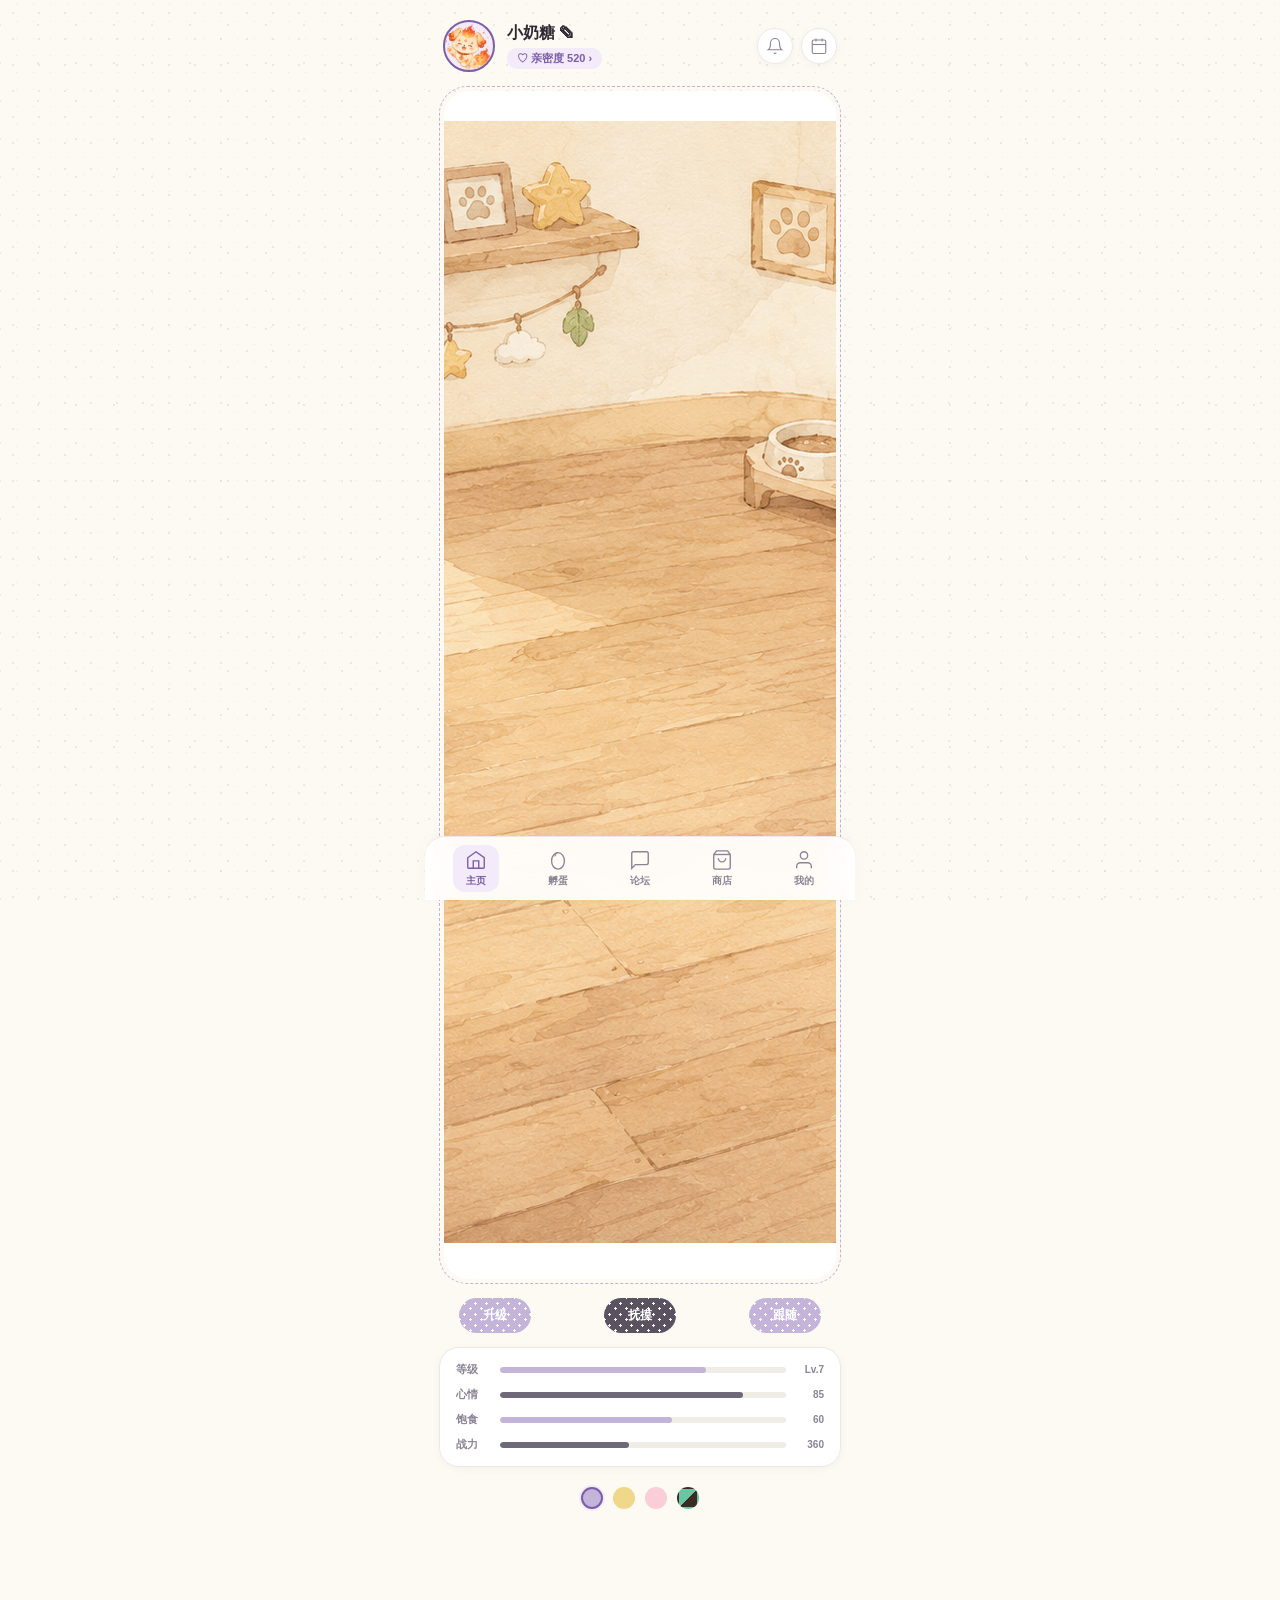
==== commit 280827f1: "feat: add pet room background image to card" ====
--- a/index.html
+++ b/index.html
@@ -33,10 +33,11 @@
   </div>
 </header>
 
-<!-- 宠物展示（虚线圆角卡片） -->
+<!-- 宠物展示（虚线圆角卡片 + 小窝背景） -->
 <section class="outer-card">
   <div class="outer-card-inner">
     <div class="pet-card-body">
+      <img src="assets/pets/背景.png" alt="" class="pet-bg">
       <img src="assets/pets/开心火焰狗.png" alt="开心火焰狗" class="pet-img">
     </div>
   </div>
--- a/css/base.css
+++ b/css/base.css
@@ -47,40 +47,42 @@
 
 /* === 主题：粉白 === */
 [data-theme="pink"] {
-  --bg: #FFF7F9;
-  --accent-light: #FFE8EE;
-  --accent-dark: #D4708A;
-  --card-border: #F5DDE3;
-  --bar-bg: #FAEEF1;
-  --dot-bg: #FFF7F9;
-  --dot-1: rgba(220,140,160,0.20);
-  --dot-2: rgba(200,120,140,0.12);
-  --dot-3: rgba(210,130,150,0.16);
-  --btn-purple: #F2B8C8;
-  --btn-dark: #6B4A54;
-  --dashed-border: #F0C0D0;
-  --bar-fill-light: #F2B8C8;
-  --bar-fill-dark: #8A5A68;
-  --dock-border: #F5DDE3;
+  --bg: #FFFAFB;
+  --accent-light: #FFF0F3;
+  --accent-dark: #E8879E;
+  --card-border: #FBE8EC;
+  --bar-bg: #FDF3F5;
+  --dot-bg: #FFFAFB;
+  --dot-1: rgba(240,180,195,0.18);
+  --dot-2: rgba(230,160,180,0.10);
+  --dot-3: rgba(235,170,188,0.14);
+  --btn-purple: #FACDD8;
+  --btn-dark: #7A5A62;
+  --dashed-border: #F8D4DE;
+  --bar-fill-light: #FACDD8;
+  --bar-fill-dark: #9A7A82;
+  --dock-border: #FBE8EC;
 }
 
-/* === 主题：薄荷巧克力 === */
+/* === 主题：曼波薄巧 === */
 [data-theme="mint"] {
-  --bg: #F5FDFB;
-  --accent-light: #DFF5EE;
-  --accent-dark: #4A9B82;
-  --card-border: #D4EAE2;
-  --bar-bg: #E8F5F0;
-  --dot-bg: #F5FDFB;
-  --dot-1: rgba(80,160,130,0.18);
-  --dot-2: rgba(60,140,110,0.12);
-  --dot-3: rgba(70,150,120,0.15);
-  --btn-purple: #8ECAB4;
-  --btn-dark: #3E4A46;
-  --dashed-border: #A0D4C0;
-  --bar-fill-light: #8ECAB4;
-  --bar-fill-dark: #4A5E56;
-  --dock-border: #D4EAE2;
+  --bg: #F4FBF8;
+  --accent-light: #D4F5E8;
+  --accent-dark: #2E8B6A;
+  --card-bg: #FFFDF9;
+  --card-border: #C8E8DA;
+  --bar-bg: #E2F2EB;
+  --dot-bg: #F4FBF8;
+  --dot-1: rgba(46,139,106,0.16);
+  --dot-2: rgba(60,150,115,0.10);
+  --dot-3: rgba(50,145,110,0.13);
+  --btn-purple: #6BC4A4;
+  --btn-dark: #3E2A22;
+  --dashed-border: #88D4B8;
+  --bar-fill-light: #6BC4A4;
+  --bar-fill-dark: #5C3D30;
+  --dock-bg: rgba(255,253,249,0.92);
+  --dock-border: #C8E8DA;
 }
 
 * { margin: 0; padding: 0; box-sizing: border-box; }
@@ -192,5 +194,5 @@
 
 .c-dot[data-theme="default"] { background: #C4B4DA; }
 .c-dot[data-theme="yellow"] { background: #F0D88A; }
-.c-dot[data-theme="pink"] { background: #F2B8C8; }
-.c-dot[data-theme="mint"] { background: #8ECAB4; }
+.c-dot[data-theme="pink"] { background: #FACDD8; }
+.c-dot[data-theme="mint"] { background: linear-gradient(135deg, #6BC4A4 50%, #3E2A22 50%); }
--- a/css/home.css
+++ b/css/home.css
@@ -25,6 +25,13 @@
   display: flex;
   align-items: center;
   justify-content: center;
+  overflow: hidden;
+}
+
+.avatar-img {
+  width: 100%;
+  height: 100%;
+  object-fit: cover;
 }
 
 .avatar-emoji { font-size: 24px; }
@@ -96,8 +103,14 @@
   display: flex;
   justify-content: center;
   align-items: center;
-  padding: 50px 20px 56px;
+  padding: 30px 20px 36px;
   min-height: 240px;
+}
+
+.pet-img {
+  width: 180px;
+  height: 180px;
+  object-fit: contain;
 }
 
 .pet-big {
